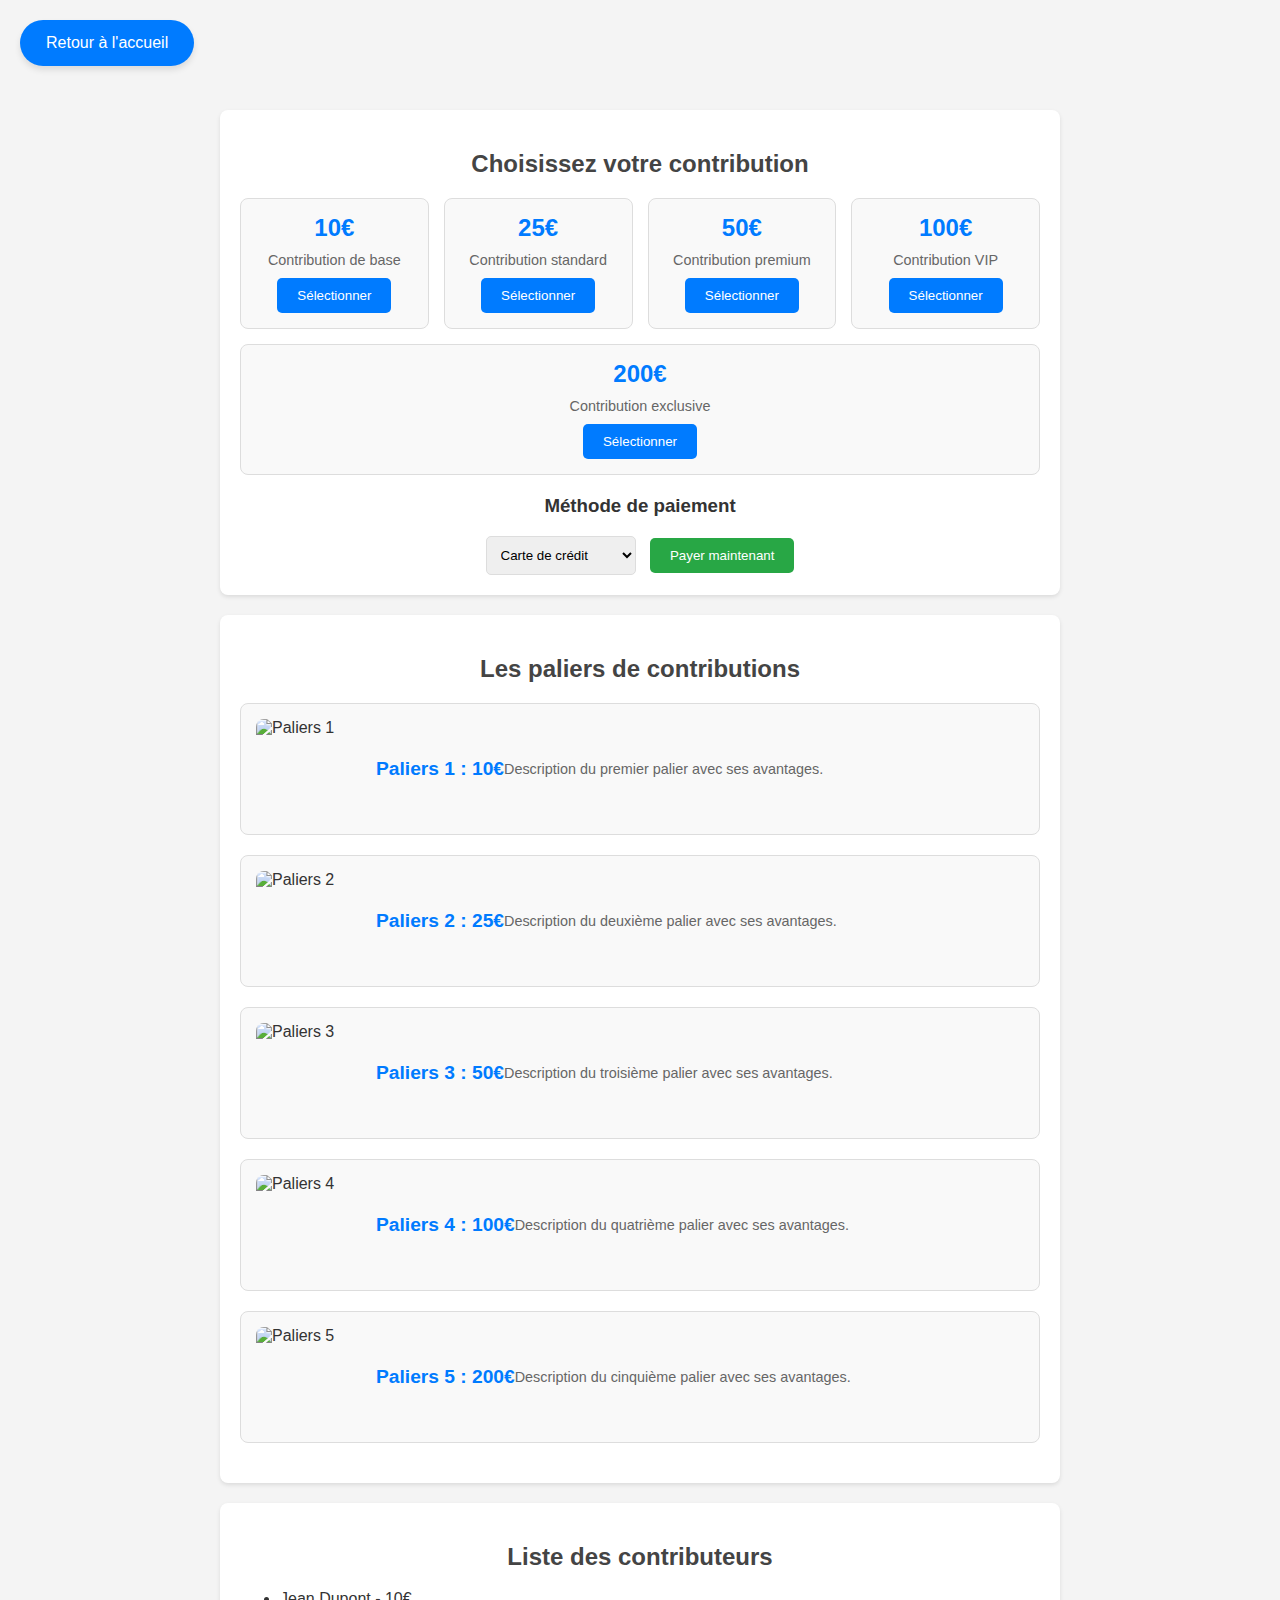
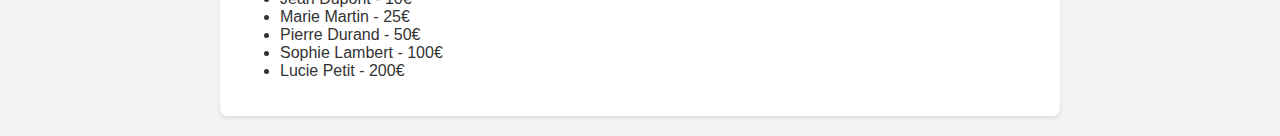
==== contributionpage.html @ ea8802e7 "Add files via upload" ====
<!DOCTYPE html>
<html lang="fr">
<head>
    <meta charset="UTF-8">
    <meta name="viewport" content="width=device-width, initial-scale=1.0">
    <title>Contributions</title>
    <link rel="stylesheet" href="css/contributionstyles.css">
</head>
<body>
    <!-- Bouton pour revenir à l'accueil -->
    <a href="index.html" class="home-button">
        <span>Retour à l'accueil</span>
    </a>

    <!-- Première partie : Choix des contributions et paiement -->
    <section id="contribution-options">
        <h2>Choisissez votre contribution</h2>
        <div class="pricing-options">
            <div class="option">
                <h3>10€</h3>
                <p>Contribution de base</p>
                <button class="select-button">Sélectionner</button>
            </div>
            <div class="option">
                <h3>25€</h3>
                <p>Contribution standard</p>
                <button class="select-button">Sélectionner</button>
            </div>
            <div class="option">
                <h3>50€</h3>
                <p>Contribution premium</p>
                <button class="select-button">Sélectionner</button>
            </div>
            <div class="option">
                <h3>100€</h3>
                <p>Contribution VIP</p>
                <button class="select-button">Sélectionner</button>
            </div>
            <div class="option">
                <h3>200€</h3>
                <p>Contribution exclusive</p>
                <button class="select-button">Sélectionner</button>
            </div>
        </div>
        <div class="payment-method">
            <h3>Méthode de paiement</h3>
            <select>
                <option value="credit-card">Carte de crédit</option>
                <option value="paypal">PayPal</option>
                <option value="bank-transfer">Virement bancaire</option>
            </select>
            <button class="pay-button">Payer maintenant</button>
        </div>
    </section>

    <!-- Deuxième partie : Explication des paliers -->
    <section id="tiers-explanation">
        <h2>Les paliers de contributions</h2>
        <div class="tier">
            <img src="images/tier1.jpg" alt="Paliers 1">
            <h3>Paliers 1 : 10€</h3>
            <p>Description du premier palier avec ses avantages.</p>
        </div>
        <div class="tier">
            <img src="images/tier2.jpg" alt="Paliers 2">
            <h3>Paliers 2 : 25€</h3>
            <p>Description du deuxième palier avec ses avantages.</p>
        </div>
        <div class="tier">
            <img src="images/tier3.jpg" alt="Paliers 3">
            <h3>Paliers 3 : 50€</h3>
            <p>Description du troisième palier avec ses avantages.</p>
        </div>
        <div class="tier">
            <img src="images/tier4.jpg" alt="Paliers 4">
            <h3>Paliers 4 : 100€</h3>
            <p>Description du quatrième palier avec ses avantages.</p>
        </div>
        <div class="tier">
            <img src="images/tier5.jpg" alt="Paliers 5">
            <h3>Paliers 5 : 200€</h3>
            <p>Description du cinquième palier avec ses avantages.</p>
        </div>
    </section>

    <!-- Troisième partie : Liste des contributeurs -->
    <section id="contributors-list">
        <h2>Liste des contributeurs</h2>
        <ul>
            <li>Jean Dupont - 10€</li>
            <li>Marie Martin - 25€</li>
            <li>Pierre Durand - 50€</li>
            <li>Sophie Lambert - 100€</li>
            <li>Lucie Petit - 200€</li>
        </ul>
    </section>
</body>
</html>
---- css/contributionstyles.css ----
/* Styles généraux */
*{
    
}

body {
    font-family: Arial, sans-serif;
    margin: 0;
    padding: 0;
    background-color: #f4f4f4;
    color: #333;
}

h2 {
    text-align: center;
    margin-top: 20px;
    color: #444;
}

/* Première partie : Choix des contributions et paiement */
#contribution-options {
    background-color: #fff;
    padding: 20px;
    margin: 20px auto;
    max-width: 800px;
    border-radius: 8px;
    box-shadow: 0 2px 4px rgba(0, 0, 0, 0.1);
}

.pricing-options {
    display: flex;
    justify-content: space-around;
    flex-wrap: wrap;
    gap: 15px;
    margin-bottom: 20px;
}

.option {
    background-color: #f9f9f9;
    border: 1px solid #ddd;
    border-radius: 8px;
    padding: 15px;
    text-align: center;
    flex: 1 1 calc(20% - 30px);
    min-width: 150px;
    transition: transform 0.2s, box-shadow 0.2s;
}

.option:hover {
    transform: translateY(-5px);
    box-shadow: 0 4px 8px rgba(0, 0, 0, 0.2);
}

.option h3 {
    margin: 0;
    font-size: 1.5em;
    color: #007bff;
}

.option p {
    margin: 10px 0;
    font-size: 0.9em;
    color: #666;
}

.select-button {
    background-color: #007bff;
    color: #fff;
    border: none;
    padding: 10px 20px;
    border-radius: 5px;
    cursor: pointer;
    transition: background-color 0.3s;
}

.select-button:hover {
    background-color: #0056b3;
}

.payment-method {
    text-align: center;
    margin-top: 20px;
}

.payment-method select {
    padding: 10px;
    border-radius: 5px;
    border: 1px solid #ddd;
    margin-right: 10px;
}

.pay-button {
    background-color: #28a745;
    color: #fff;
    border: none;
    padding: 10px 20px;
    border-radius: 5px;
    cursor: pointer;
    transition: background-color 0.3s;
}

.pay-button:hover {
    background-color: #218838;
}

/* Deuxième partie : Explication des paliers */
#tiers-explanation {
    background-color: #fff;
    padding: 20px;
    margin: 20px auto;
    max-width: 800px;
    border-radius: 8px;
    box-shadow: 0 2px 4px rgba(0, 0, 0, 0.1);
}

.tier {
    display: flex;
    align-items: center;
    margin-bottom: 20px;
    padding: 15px;
    background-color: #f9f9f9;
    border: 1px solid #ddd;
    border-radius: 8px;
    transition: transform 0.2s, box-shadow 0.2s;
}

.tier:hover {
    transform: translateY(-5px);
    box-shadow: 0 4px 8px rgba(0, 0, 0, 0.2);
}

.tier img {
    width: 100px;
    height: 100px;
    border-radius: 8px;
    margin-right: 20px;
}

.tier h3 {
    margin: 0;
    font-size: 1.2em;
    color: #007bff;
}

.tier p {
    margin: 10px 0;
    font-size: 0.9em;
    color: #666;
}

/* Troisième partie : Liste des contributeurs */
#contributors-list {
    background-color: #fff;
    padding: 20px;
    margin: 20px auto;
    max-width: 800px;
    border-radius: 8px;
    box-shadow: 0 2px 4px rgba(0, 0, 0, 0.1)
}

/* Style du bouton "Retour à l'accueil" */
.home-button {
    display: inline-block;
    background-color: #007bff; /* Couleur de fond bleue */
    color: #fff; /* Texte blanc */
    padding: 12px 24px; /* Espacement interne */
    border-radius: 30px; /* Coins très arrondis pour un look moderne */
    text-decoration: none; /* Supprime le soulignement du lien */
    font-size: 1em;
    font-weight: 500; /* Texte légèrement gras */
    margin: 20px;
    transition: all 0.3s ease; /* Animation fluide pour tous les effets */
    box-shadow: 0 4px 6px rgba(0, 0, 0, 0.1); /* Ombre légère */
    border: 2px solid transparent; /* Bordure transparente */
    position: relative; /* Pour l'effet de survol */
    overflow: hidden; /* Cache le débordement de l'effet de survol */
}

/* Effet de survol */
.home-button:hover {
    background-color: #0056b3; /* Couleur de fond plus foncée */
    transform: translateY(-3px); /* Légère élévation */
    box-shadow: 0 6px 12px rgba(0, 0, 0, 0.2); /* Ombre plus prononcée */
}

/* Effet de clic */
.home-button:active {
    transform: translateY(0); /* Retour à la position initiale */
    box-shadow: 0 4px 6px rgba(0, 0, 0, 0.1); /* Ombre réduite */
}

/* Effet de bordure animée au survol */
.home-button::before {
    content: '';
    position: absolute;
    top: 50%;
    left: 50%;
    width: 300%;
    height: 300%;
    background-color: rgba(255, 255, 255, 0.1); /* Lueur blanche */
    border-radius: 50%;
    transform: translate(-50%, -50%) scale(0);
    transition: transform 0.5s ease;
    z-index: 0;
}

.home-button:hover::before {
    transform: translate(-50%, -50%) scale(1); /* Agrandit l'effet de lueur */
}

/* Texte du bouton */
.home-button span {
    position: relative;
    z-index: 1; /* Place le texte au-dessus de l'effet de lueur */
}
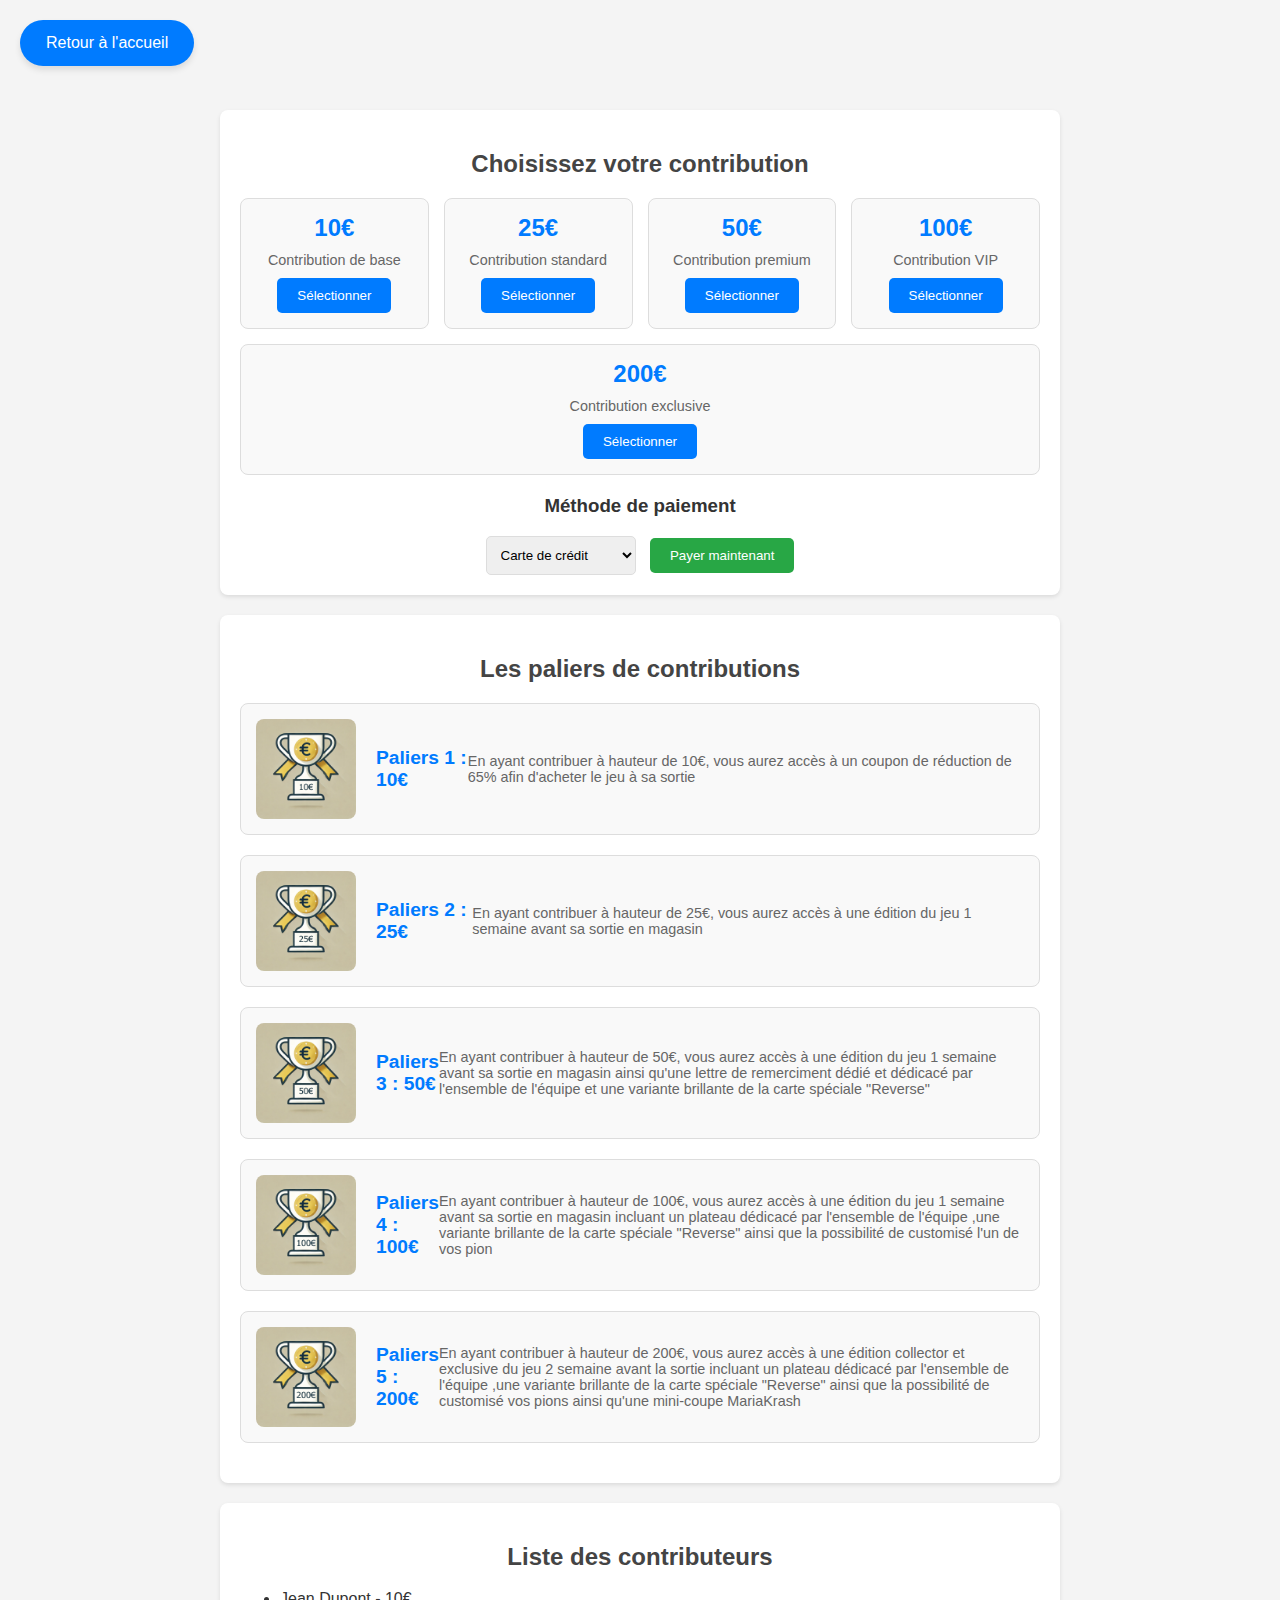
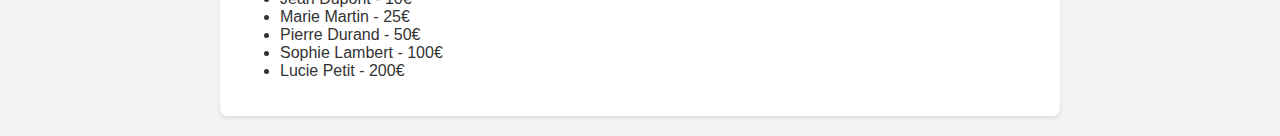
==== commit 02e8c20b: "contribution update" ====
--- a/contributionpage.html
+++ b/contributionpage.html
@@ -16,27 +16,27 @@
     <section id="contribution-options">
         <h2>Choisissez votre contribution</h2>
         <div class="pricing-options">
-            <div class="option">
+            <div class="option" data-amount="10">
                 <h3>10€</h3>
                 <p>Contribution de base</p>
                 <button class="select-button">Sélectionner</button>
             </div>
-            <div class="option">
+            <div class="option" data-amount="25">
                 <h3>25€</h3>
                 <p>Contribution standard</p>
                 <button class="select-button">Sélectionner</button>
             </div>
-            <div class="option">
+            <div class="option" data-amount="50">
                 <h3>50€</h3>
                 <p>Contribution premium</p>
                 <button class="select-button">Sélectionner</button>
             </div>
-            <div class="option">
+            <div class="option" data-amount="100">
                 <h3>100€</h3>
                 <p>Contribution VIP</p>
                 <button class="select-button">Sélectionner</button>
             </div>
-            <div class="option">
+            <div class="option" data-amount="200">
                 <h3>200€</h3>
                 <p>Contribution exclusive</p>
                 <button class="select-button">Sélectionner</button>
@@ -44,12 +44,12 @@
         </div>
         <div class="payment-method">
             <h3>Méthode de paiement</h3>
-            <select>
+            <select id="payment-method">
                 <option value="credit-card">Carte de crédit</option>
                 <option value="paypal">PayPal</option>
                 <option value="bank-transfer">Virement bancaire</option>
             </select>
-            <button class="pay-button">Payer maintenant</button>
+            <button class="pay-button" id="pay-now">Payer maintenant</button>
         </div>
     </section>
 
@@ -57,29 +57,29 @@
     <section id="tiers-explanation">
         <h2>Les paliers de contributions</h2>
         <div class="tier">
-            <img src="images/tier1.jpg" alt="Paliers 1">
-            <h3>Paliers 1 : 10€</h3>
-            <p>Description du premier palier avec ses avantages.</p>
+            <img src="img/palier/10e_cupp.png" alt="Paliers 1">
+            <h3>Paliers  1 : 10€</h3>
+            <p>En ayant contribuer à hauteur de 10€, vous aurez accès à un coupon de réduction de 65% afin d'acheter le jeu à sa sortie</p>
         </div>
         <div class="tier">
-            <img src="images/tier2.jpg" alt="Paliers 2">
+            <img src="img/palier/25e_cupp.png" alt="Paliers 2">
             <h3>Paliers 2 : 25€</h3>
-            <p>Description du deuxième palier avec ses avantages.</p>
+            <p>En ayant contribuer à hauteur de 25€, vous aurez accès à une édition du jeu 1 semaine avant sa sortie en magasin</p>
         </div>
         <div class="tier">
-            <img src="images/tier3.jpg" alt="Paliers 3">
+            <img src="img/palier/50e_cupp.png" alt="Paliers 3">
             <h3>Paliers 3 : 50€</h3>
-            <p>Description du troisième palier avec ses avantages.</p>
+            <p>En ayant contribuer à hauteur de 50€, vous aurez accès à une édition du jeu 1 semaine avant sa sortie en magasin ainsi qu'une lettre de remerciment dédié et dédicacé par l'ensemble de l'équipe et une variante brillante de la carte spéciale "Reverse"</p>
         </div>
         <div class="tier">
-            <img src="images/tier4.jpg" alt="Paliers 4">
+            <img src="img/palier/100e_cupp.png" alt="Paliers 4">
             <h3>Paliers 4 : 100€</h3>
-            <p>Description du quatrième palier avec ses avantages.</p>
+            <p>En ayant contribuer à hauteur de 100€, vous aurez accès à une édition du jeu 1 semaine avant sa sortie en magasin incluant un plateau dédicacé par l'ensemble de l'équipe ,une variante brillante de la carte spéciale "Reverse" ainsi que la possibilité de customisé l'un de vos pion</p>
         </div>
         <div class="tier">
-            <img src="images/tier5.jpg" alt="Paliers 5">
+            <img src="img/palier/200e_cupp.png" alt="Paliers 5">
             <h3>Paliers 5 : 200€</h3>
-            <p>Description du cinquième palier avec ses avantages.</p>
+            <p>En ayant contribuer à hauteur de 200€, vous aurez accès à une édition collector et exclusive du jeu 2 semaine avant la sortie incluant un plateau dédicacé par l'ensemble de l'équipe ,une variante brillante de la carte spéciale "Reverse" ainsi que la possibilité de customisé vos pions ainsi qu'une mini-coupe MariaKrash</p>
         </div>
     </section>
 
@@ -94,5 +94,8 @@
             <li>Lucie Petit - 200€</li>
         </ul>
     </section>
+
+    <!-- Lien vers le fichier JavaScript externe -->
+    <script src="js/contri-script.js"></script>
 </body>
 </html>--- a/css/contributionstyles.css
+++ b/css/contributionstyles.css
@@ -1,6 +1,6 @@
 /* Styles généraux */
 *{
-    
+    text-decoration: none;
 }
 
 body {
@@ -101,6 +101,15 @@
 
 .pay-button:hover {
     background-color: #218838;
+}
+
+.option {
+    transition: background-color 0.3s;
+}
+
+.option.selected {
+    background-color: #f0f0f0; /* Couleur de fond pour l'option sélectionnée */
+    border: 2px solid #007bff; /* Bordure pour l'option sélectionnée */
 }
 
 /* Deuxième partie : Explication des paliers */
